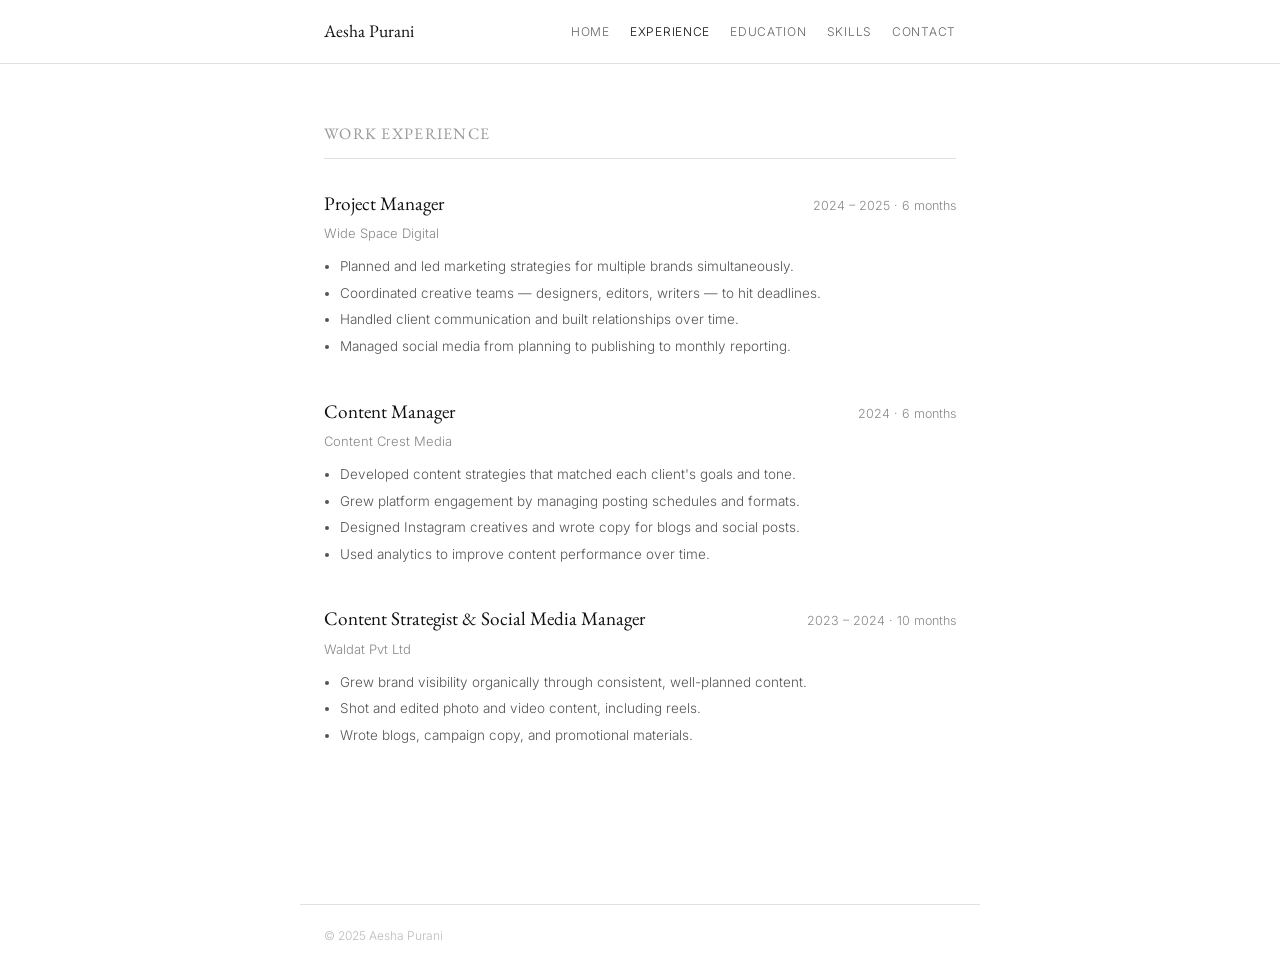
==== experience.html @ ab7fec93 "Add files via upload" ====
<!DOCTYPE html>
<html lang="en">
<head>
  <meta charset="UTF-8">
  <meta name="viewport" content="width=device-width, initial-scale=1">
  <title>Experience — Aesha Purani</title>
  <link rel="stylesheet" href="style.css">
</head>
<body>
<header>
  <div class="header-inner">
    <a href="index.html" class="site-name">Aesha Purani</a>
    <nav>
      <a href="index.html">Home</a>
      <a href="experience.html" class="active">Experience</a>
      <a href="education.html">Education</a>
      <a href="skills.html">Skills</a>
      <a href="contact.html">Contact</a>
    </nav>
  </div>
</header>
<main>
  <div class="section">
    <h2>Work Experience</h2>

    <div class="job">
      <div class="job-top"><span class="job-title">Project Manager</span><span class="job-period">2024 – 2025 · 6 months</span></div>
      <p class="job-company">Wide Space Digital</p>
      <ul>
        <li>Planned and led marketing strategies for multiple brands simultaneously.</li>
        <li>Coordinated creative teams — designers, editors, writers — to hit deadlines.</li>
        <li>Handled client communication and built relationships over time.</li>
        <li>Managed social media from planning to publishing to monthly reporting.</li>
      </ul>
    </div>

    <div class="job">
      <div class="job-top"><span class="job-title">Content Manager</span><span class="job-period">2024 · 6 months</span></div>
      <p class="job-company">Content Crest Media</p>
      <ul>
        <li>Developed content strategies that matched each client's goals and tone.</li>
        <li>Grew platform engagement by managing posting schedules and formats.</li>
        <li>Designed Instagram creatives and wrote copy for blogs and social posts.</li>
        <li>Used analytics to improve content performance over time.</li>
      </ul>
    </div>

    <div class="job">
      <div class="job-top"><span class="job-title">Content Strategist &amp; Social Media Manager</span><span class="job-period">2023 – 2024 · 10 months</span></div>
      <p class="job-company">Waldat Pvt Ltd</p>
      <ul>
        <li>Grew brand visibility organically through consistent, well-planned content.</li>
        <li>Shot and edited photo and video content, including reels.</li>
        <li>Wrote blogs, campaign copy, and promotional materials.</li>
      </ul>
    </div>
  </div>
</main>
<footer>© 2025 Aesha Purani</footer>
</body>
</html>
---- style.css ----
@import url('https://fonts.googleapis.com/css2?family=EB+Garamond:ital,wght@0,400;0,500;1,400&family=Inter:wght@300;400&display=swap');

*, *::before, *::after { margin: 0; padding: 0; box-sizing: border-box; }

body {
  font-family: 'Inter', sans-serif;
  font-weight: 300;
  font-size: 14.5px;
  line-height: 1.75;
  color: #111;
  background: #fff;
}

a { color: inherit; text-decoration: none; border-bottom: 1px solid #ccc; }
a:hover { border-color: #111; }

/* nav */
header {
  border-bottom: 1px solid #e0e0e0;
  padding: 16px 0;
}
.header-inner {
  max-width: 680px;
  margin: 0 auto;
  padding: 0 24px;
  display: flex;
  align-items: center;
  justify-content: space-between;
}
.site-name {
  font-family: 'EB Garamond', Georgia, serif;
  font-size: 1.1rem;
  font-weight: 400;
  border: none;
  color: #111;
}
nav { display: flex; gap: 20px; }
nav a {
  font-size: 12px;
  letter-spacing: 0.06em;
  color: #666;
  border: none;
  text-transform: uppercase;
}
nav a:hover, nav a.active { color: #111; }

/* main layout */
main {
  max-width: 680px;
  margin: 0 auto;
  padding: 56px 24px 100px;
}

/* intro */
.intro { margin-bottom: 64px; }
.intro h1 {
  font-family: 'EB Garamond', Georgia, serif;
  font-size: 3rem;
  font-weight: 400;
  line-height: 1.1;
  margin-bottom: 20px;
}
.intro p {
  color: #444;
  max-width: 520px;
  margin-bottom: 28px;
}
.intro-meta {
  font-size: 13px;
  color: #666;
  display: flex;
  flex-wrap: wrap;
  gap: 6px 18px;
}
.intro-meta a { color: #666; border-color: transparent; }
.intro-meta a:hover { color: #111; border-color: #ccc; }

/* section */
.section { margin-bottom: 56px; }
h2 {
  font-family: 'EB Garamond', Georgia, serif;
  font-size: 1rem;
  font-weight: 400;
  letter-spacing: 0.08em;
  text-transform: uppercase;
  color: #999;
  margin-bottom: 28px;
  padding-bottom: 10px;
  border-bottom: 1px solid #e0e0e0;
}

/* experience */
.job { margin-bottom: 36px; }
.job:last-child { margin-bottom: 0; }
.job-top {
  display: flex;
  justify-content: space-between;
  align-items: baseline;
  gap: 12px;
  margin-bottom: 2px;
  flex-wrap: wrap;
}
.job-title {
  font-family: 'EB Garamond', Georgia, serif;
  font-size: 1.2rem;
  font-weight: 400;
}
.job-period { font-size: 12.5px; color: #888; white-space: nowrap; }
.job-company { font-size: 13px; color: #888; margin-bottom: 10px; }
.job ul { padding-left: 16px; color: #555; font-size: 13.5px; }
.job li { margin-bottom: 3px; }

/* education */
.edu-item { display: grid; grid-template-columns: 90px 1fr; gap: 16px; margin-bottom: 24px; }
.edu-year { font-size: 12.5px; color: #888; padding-top: 3px; }
.edu-degree {
  font-family: 'EB Garamond', Georgia, serif;
  font-size: 1.15rem;
  font-weight: 400;
  margin-bottom: 2px;
}
.edu-school { font-size: 13px; color: #666; }

/* skills */
.skill-row { display: grid; grid-template-columns: 130px 1fr; gap: 16px; padding: 10px 0; border-top: 1px solid #f0f0f0; }
.skill-row:last-child { border-bottom: 1px solid #f0f0f0; }
.skill-cat { font-size: 12px; color: #999; text-transform: uppercase; letter-spacing: 0.05em; padding-top: 1px; }
.skill-items { font-size: 13.5px; color: #444; }

/* contact */
.contact-row { display: grid; grid-template-columns: 90px 1fr; gap: 16px; padding: 11px 0; border-top: 1px solid #f0f0f0; font-size: 14px; }
.contact-row:last-child { border-bottom: 1px solid #f0f0f0; }
.contact-label { font-size: 12px; color: #999; text-transform: uppercase; letter-spacing: 0.05em; padding-top: 2px; }

footer {
  max-width: 680px;
  margin: 0 auto;
  padding: 20px 24px;
  border-top: 1px solid #e0e0e0;
  font-size: 12px;
  color: #bbb;
}

@media (max-width: 540px) {
  .intro h1 { font-size: 2.2rem; }
  .edu-item { grid-template-columns: 1fr; gap: 2px; }
  .skill-row, .contact-row { grid-template-columns: 1fr; gap: 3px; }
  .job-period { display: block; margin-top: 2px; }
}
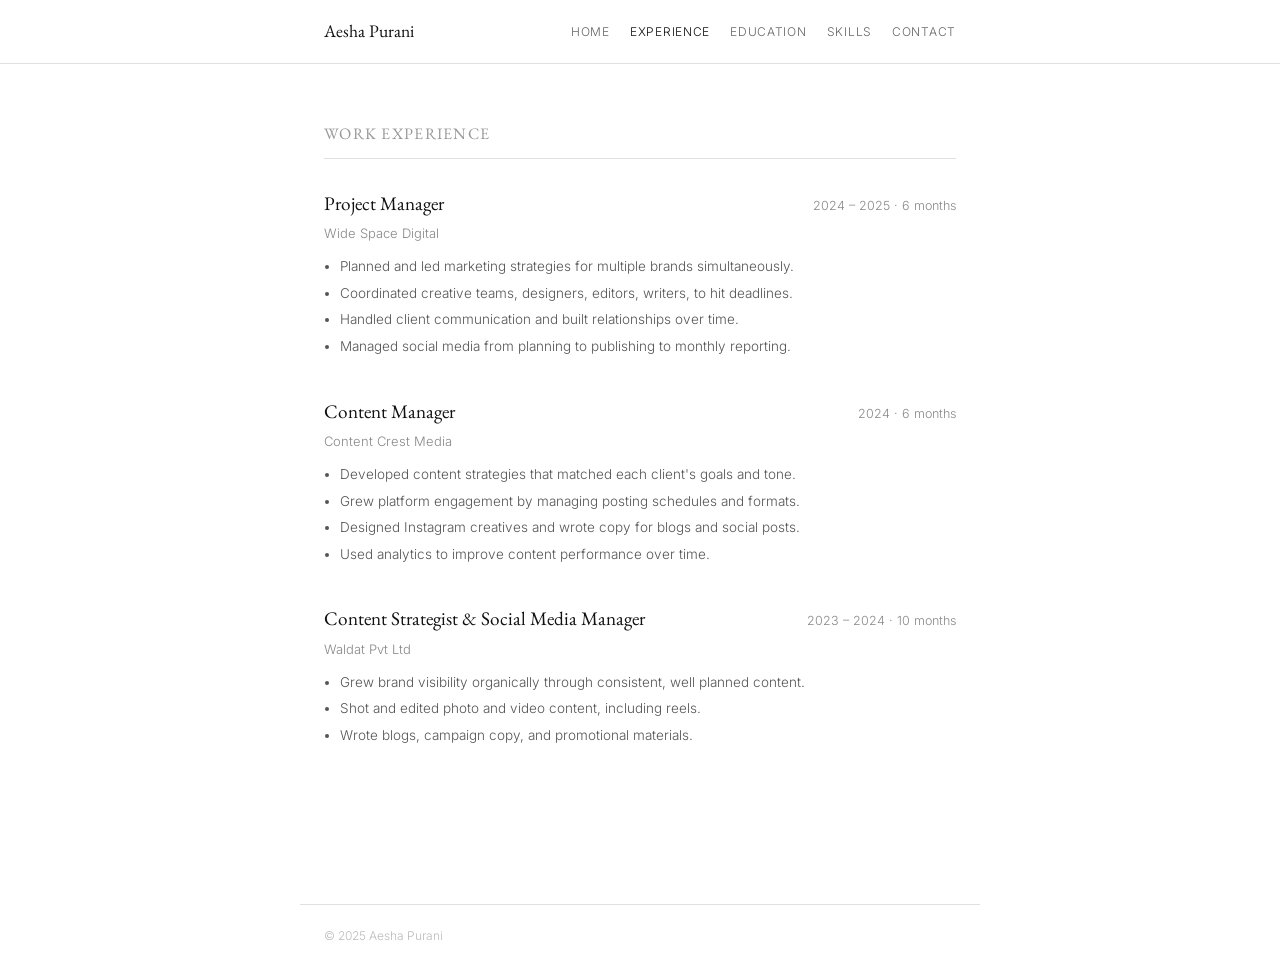
==== commit b253732b: "Update experience.html" ====
--- a/experience.html
+++ b/experience.html
@@ -28,7 +28,7 @@
       <p class="job-company">Wide Space Digital</p>
       <ul>
         <li>Planned and led marketing strategies for multiple brands simultaneously.</li>
-        <li>Coordinated creative teams — designers, editors, writers — to hit deadlines.</li>
+        <li>Coordinated creative teams, designers, editors, writers, to hit deadlines.</li>
         <li>Handled client communication and built relationships over time.</li>
         <li>Managed social media from planning to publishing to monthly reporting.</li>
       </ul>
@@ -49,7 +49,7 @@
       <div class="job-top"><span class="job-title">Content Strategist &amp; Social Media Manager</span><span class="job-period">2023 – 2024 · 10 months</span></div>
       <p class="job-company">Waldat Pvt Ltd</p>
       <ul>
-        <li>Grew brand visibility organically through consistent, well-planned content.</li>
+        <li>Grew brand visibility organically through consistent, well planned content.</li>
         <li>Shot and edited photo and video content, including reels.</li>
         <li>Wrote blogs, campaign copy, and promotional materials.</li>
       </ul>
--- a/style.css
+++ b/style.css
@@ -14,7 +14,7 @@
 a { color: inherit; text-decoration: none; border-bottom: 1px solid #ccc; }
 a:hover { border-color: #111; }
 
-/* nav */
+
 header {
   border-bottom: 1px solid #e0e0e0;
   padding: 16px 0;
@@ -44,14 +44,14 @@
 }
 nav a:hover, nav a.active { color: #111; }
 
-/* main layout */
+
 main {
   max-width: 680px;
   margin: 0 auto;
   padding: 56px 24px 100px;
 }
 
-/* intro */
+
 .intro { margin-bottom: 64px; }
 .intro h1 {
   font-family: 'EB Garamond', Georgia, serif;
@@ -75,7 +75,7 @@
 .intro-meta a { color: #666; border-color: transparent; }
 .intro-meta a:hover { color: #111; border-color: #ccc; }
 
-/* section */
+
 .section { margin-bottom: 56px; }
 h2 {
   font-family: 'EB Garamond', Georgia, serif;
@@ -89,7 +89,7 @@
   border-bottom: 1px solid #e0e0e0;
 }
 
-/* experience */
+
 .job { margin-bottom: 36px; }
 .job:last-child { margin-bottom: 0; }
 .job-top {
@@ -110,7 +110,7 @@
 .job ul { padding-left: 16px; color: #555; font-size: 13.5px; }
 .job li { margin-bottom: 3px; }
 
-/* education */
+
 .edu-item { display: grid; grid-template-columns: 90px 1fr; gap: 16px; margin-bottom: 24px; }
 .edu-year { font-size: 12.5px; color: #888; padding-top: 3px; }
 .edu-degree {
@@ -121,13 +121,13 @@
 }
 .edu-school { font-size: 13px; color: #666; }
 
-/* skills */
+
 .skill-row { display: grid; grid-template-columns: 130px 1fr; gap: 16px; padding: 10px 0; border-top: 1px solid #f0f0f0; }
 .skill-row:last-child { border-bottom: 1px solid #f0f0f0; }
 .skill-cat { font-size: 12px; color: #999; text-transform: uppercase; letter-spacing: 0.05em; padding-top: 1px; }
 .skill-items { font-size: 13.5px; color: #444; }
 
-/* contact */
+
 .contact-row { display: grid; grid-template-columns: 90px 1fr; gap: 16px; padding: 11px 0; border-top: 1px solid #f0f0f0; font-size: 14px; }
 .contact-row:last-child { border-bottom: 1px solid #f0f0f0; }
 .contact-label { font-size: 12px; color: #999; text-transform: uppercase; letter-spacing: 0.05em; padding-top: 2px; }
